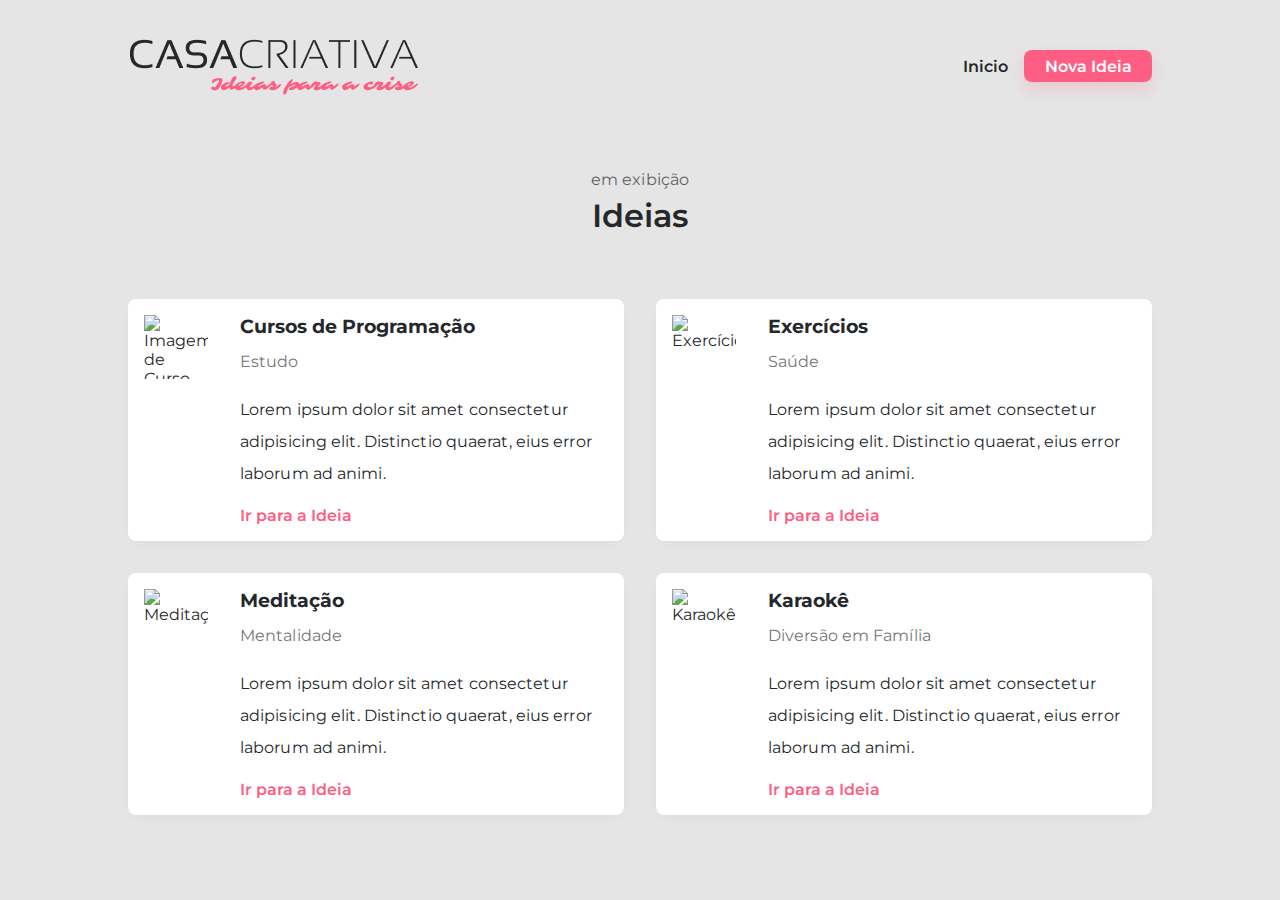
==== ideias.html @ c6ff516c "rest of the page" ====
<!DOCTYPE html>
<html lang="en">

<head>
    <meta charset="UTF-8">

    <link rel="stylesheet" href="/style.css" />
    <link href="https://fonts.googleapis.com/css?family=Montserrat:300,400,600,700,900&display=swap" rel="stylesheet">

    <title>Ideias - Casa Criativa</title>
</head>

<body id="page-ideas">

    <div id="container">
        <header>
            <a href="/">
                <img src="/logo.png" alt="Imagem da Logomarca">
            </a>
            <nav>
                <li><a href="/">Inicio</a></li>
                <li><a class="button" href="#" onclick="onOff()">Nova Ideia</a></li>
            </nav>
        </header>

        <section id="title">
            <p>em exibição</p>
            <h1>Ideias</h1>

        </section>

        <main>
            <section id="ideas">
                <div class="idea">
                    <img src="https://image.flaticon.com/icons/svg/2729/2729007.svg"
                        alt="Imagem de Curso de Programação">

                    <div class="content">
                        <h3>Cursos de Programação</h3>
                        <p>Estudo</p>
                        <div class="description">Lorem ipsum dolor sit amet consectetur adipisicing elit. Distinctio
                            quaerat, eius
                            error laborum ad animi. </div>
                        <a href="#"> Ir para a Ideia </a>
                    </div>
                </div>

                <div class="idea">
                    <img src="https://image.flaticon.com/icons/svg/2729/2729005.svg" alt="Exercícios">

                    <div class="content">
                        <h3>Exercícios</h3>
                        <p>Saúde</p>
                        <div class="description">Lorem ipsum dolor sit amet consectetur adipisicing elit. Distinctio
                            quaerat, eius
                            error laborum ad animi.</div>
                        <a href="#"> Ir para a Ideia </a>
                    </div>
                </div>

                <div class="idea">
                    <img src="https://image.flaticon.com/icons/svg/2729/2729027.svg" alt="Meditação">

                    <div class="content">
                        <h3>Meditação</h3>
                        <p>Mentalidade</p>
                        <div class="description">Lorem ipsum dolor sit amet consectetur adipisicing elit. Distinctio
                            quaerat, eius
                            error laborum ad animi.</div>
                        <a href="#"> Ir para a Ideia </a>
                    </div>
                </div>

                <div class="idea">
                    <img src="https://image.flaticon.com/icons/svg/2729/2729032.svg" alt="Karaokê">

                    <div class="content">
                        <h3>Karaokê</h3>
                        <p>Diversão em Família</p>
                        <div class="description">Lorem ipsum dolor sit amet consectetur adipisicing elit. Distinctio
                            quaerat, eius
                            error laborum ad animi.</div>
                        <a href="#"> Ir para a Ideia </a>
                    </div>
                </div>
            </section>
        </main>
    </div>

    <!-- Modal -->

    <div id="modal" class="hide">
        <div class="content">
            <h1>Nova Ideia</h1>
            <form action="">

                <div class="input-wrapper">
                    <label for="title">Título da Ideia</label>
                    <input type="text" name="title">
                </div>

                <div class="input-wrapper">
                    <label for="category">Categoria</label>
                    <input type="text" name="category">
                </div>

                <div class="input-wrapper">
                    <label for="image">Link da Imagem</label>
                    <input type="url" name="image">
                </div>

                <div class="input-wrapper">
                    <label for="description">Digite uma descrição para essa ideia</label>
                    <textarea name="description" cols="30" rows="10"></textarea>
                </div>

                <div class="input-wrapper">
                    <label for="link">Link da Ideia</label>
                    <input type="url" name="link">
                </div>

                <a href="#" onclick="onOff()">Voltar</a>
                <button> Enviar </button>

            </form>
        </div>
    </div>

    <script src="/script.js"></script>


</body>

</html>
---- style.css ----
/*Cascade Style Sheet*/

/* Global */

body {
    background: #e5e5e5;
    color: #25282b;
    margin: 0;
    font-family: 'Montserrat', sans-serif;
}

body.hideScroll {
    overflow: hidden;
}

a {
    color: #ff5e84;
    font-weight: 600;
    text-decoration: none;
}

a:hover {
    text-decoration: underline;
}

p,
.description {
    font-size: 16px;
    line-height: 32px;
    letter-spacing: 0.1px;
}

.button {
    color: white;
    background: #ff5e84;
    width: 128px;
    height: 32px;
    border-radius: 8px;
    box-shadow: 0 8px 16px #FF5E8432;

    font-size: 16px;
    font-weight: 600;

    display: flex;
    align-items: center;
    justify-content: center;
}
.button:hover {
    text-decoration: none;
    background-color: #0984e3;
}

/* Padrão */

#container {
    width: 80%;
    max-width: 1024px;
    margin: 32px auto;
    display: flex;

}

#intro {
    width: 512px;
    margin-right: 64px;
}

main {
    margin: 32px 0;
}

#buttons {
    display: flex;
    justify-content: space-evenly;
    margin-bottom: 32px;
}

button {
    color: #ff5e84;
    border: none;
    font-weight: bold;
    background: none;
    cursor: pointer;
    outline: none;
    font-size: 16px;
    font-weight: bold;
    line-height: 16px;
    letter-spacing: 0.2px;

}

button:hover {
    text-decoration: underline;
}



footer {
    text-align: center;
    font-size: 16px;
    font-weight: 400;
    line-height: 16px;
    letter-spacing: 0.2px;
    color: #777;
}

footer a {
    opacity: 0.7;
}

.idea {
    display: flex;
    margin-bottom: 32px;
    background-color: #FFF;
    padding: 16px;
    border-radius: 8px;
    box-shadow: 0 4px 16px -8px rgba(1, 1, 1, 0.1);
}

.idea img {
    width: 64px;
    height: 64px;
    margin-right: 32px;
}

.idea h3 {
    margin: 0;
}

.idea p {
    margin: 8px 0;
    color: #777;

}

.idea .description {
    margin: 16px 0;
}

/* modal */

#modal {
    background: #ff5e84;
    position: fixed;
    top: 0;
    bottom: 0;
    right: 0;
    left: 0;


    display: flex;
    justify-content: center;

    transition: 512ms;
}

#modal.addScroll {
    overflow: auto;
}

#modal .content {
    margin-top: 5%;
    color: white
}

#modal .content h1 {
    text-align: center;
    text-transform: uppercase;
}

#modal form {
    width: 80%;
    max-width: 1024px;
    margin: 0 auto 15%;

    display: grid;
    grid-template-columns: 1fr 1fr;
    gap: 20px;
}

.content form div:nth-child(3),
.content form div:nth-child(4),
.content form div:nth-child(5) {
    grid-column: span 2;
}

form input,
form textarea {
    width: 100%;
    padding: 16px;
    border-radius: 8px;
    border: 1px solid rgba(141, 25, 52, 0.5);
    outline: none;
    font-size: 16px;
    box-sizing: border-box;

}

form label {
    font-weight: 600;
    line-height: 32px;
    letter-spacing: 0.8px;
}

form a {
    width: 128px;
    height: 32px;

    background-color: #FFFFFF22;
    color: white;

    display: flex;
    align-items: center;
    justify-content: center;

    font-size: 16px;
    font-weight: bold;

    border-radius: 8px;

    align-self: end;

    transition: 512ms;
}

form a:hover {
    background: #FFF;
    color: #ff5e84;
    text-decoration: none;
}

form button {
    background: white;
    width: 128px;
    height: 32px;
    border-radius: 8px;
    cursor: pointer;

    margin-top: 32px;
    grid-column: 2;
    justify-self: end;

    transition: 512ms;

}

form button:hover {
    background-color: #0984e3;
    color: white;
    text-decoration: none;
}

#modal.hide {
    opacity: 0;
    visibility: hidden;
}

/* ideias.html */
#page-ideas #container {
    display: block;
}

#page-ideas header {
    display: flex;
    justify-content: space-between;
}

#page-ideas nav {
    display: flex;
    align-items: center;
}

#page-ideas nav li {
    list-style-type: none;
    margin-right: 16px;
}

#page-ideas nav li a {
    color: #25282b;
}

#page-ideas nav li a.button {
    color: white;
}
#page-ideas nav li:last-child {
    margin: 0;
}

#page-ideas section#title {
    text-align: center;
    margin: 64px 0;
}

#page-ideas section#title p {
    opacity: 0.7;
    margin: 0;
}

#page-ideas section#title h1 {
    margin: 0;
    font-size: 32px;
    font-weight: 600;
}

#page-ideas section#ideas {
    display: grid;
    grid-template-columns: 1fr 1fr;
    gap: 32px;
}

#page-ideas section#ideas .idea {
    margin: 0;
}

section#title,
section#ideas,
footer {
    margin-top: 64px;
}
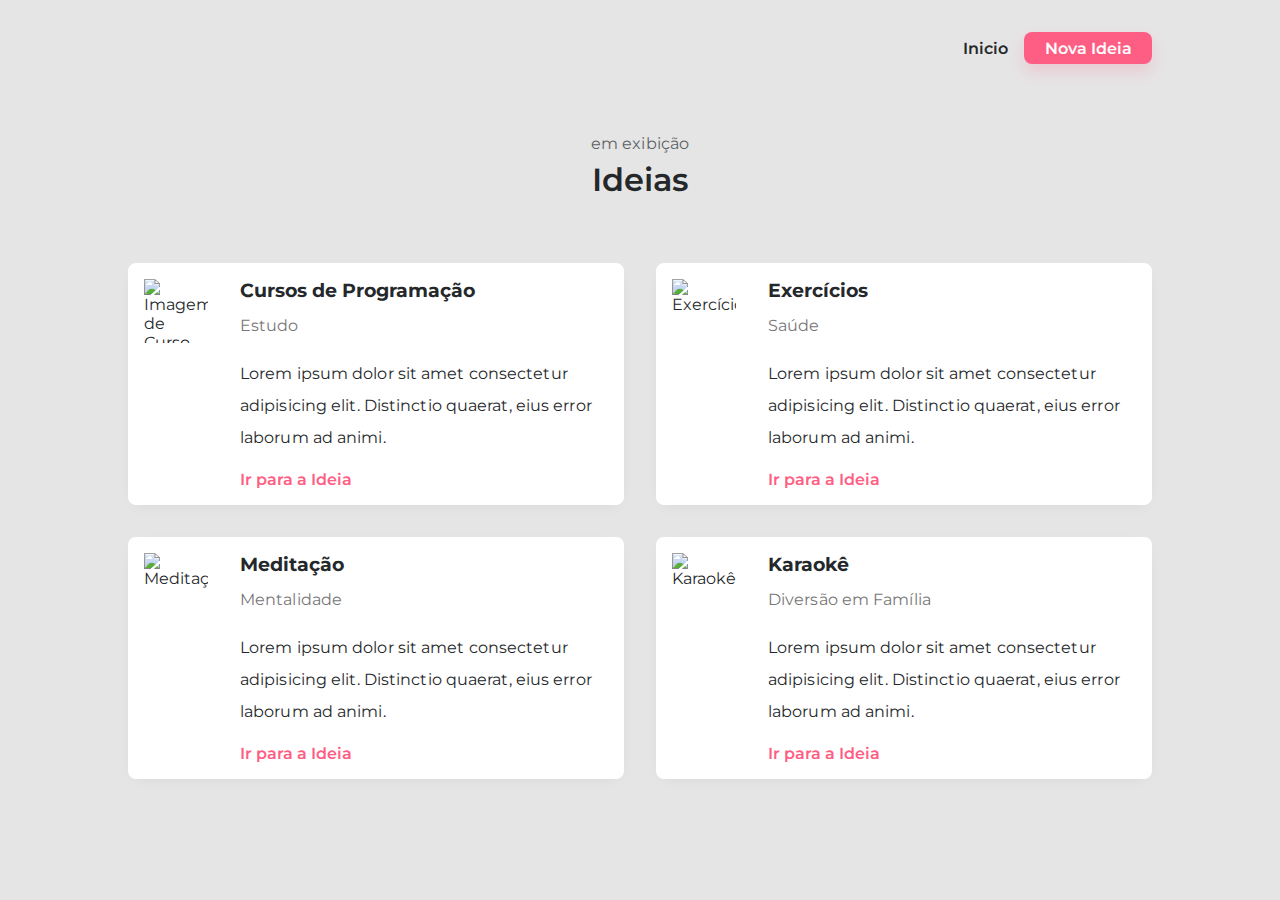
==== commit f99c7c8e: "updating paths" ====
--- a/ideias.html
+++ b/ideias.html
@@ -4,7 +4,7 @@
 <head>
     <meta charset="UTF-8">
 
-    <link rel="stylesheet" href="/style.css" />
+    <link rel="stylesheet" href="style.css" />
     <link href="https://fonts.googleapis.com/css?family=Montserrat:300,400,600,700,900&display=swap" rel="stylesheet">
 
     <title>Ideias - Casa Criativa</title>
@@ -15,10 +15,10 @@
     <div id="container">
         <header>
             <a href="/">
-                <img src="/logo.png" alt="Imagem da Logomarca">
+                <a href="index.html" src="logo.png" alt="Imagem da Logomarca">
             </a>
             <nav>
-                <li><a href="/">Inicio</a></li>
+                <li><a href="index.html">Inicio</a></li>
                 <li><a class="button" href="#" onclick="onOff()">Nova Ideia</a></li>
             </nav>
         </header>
@@ -126,9 +126,9 @@
         </div>
     </div>
 
-    <script src="/script.js"></script>
+    <script src="script.js"></script>
 
 
 </body>
 
-</html>+</html>
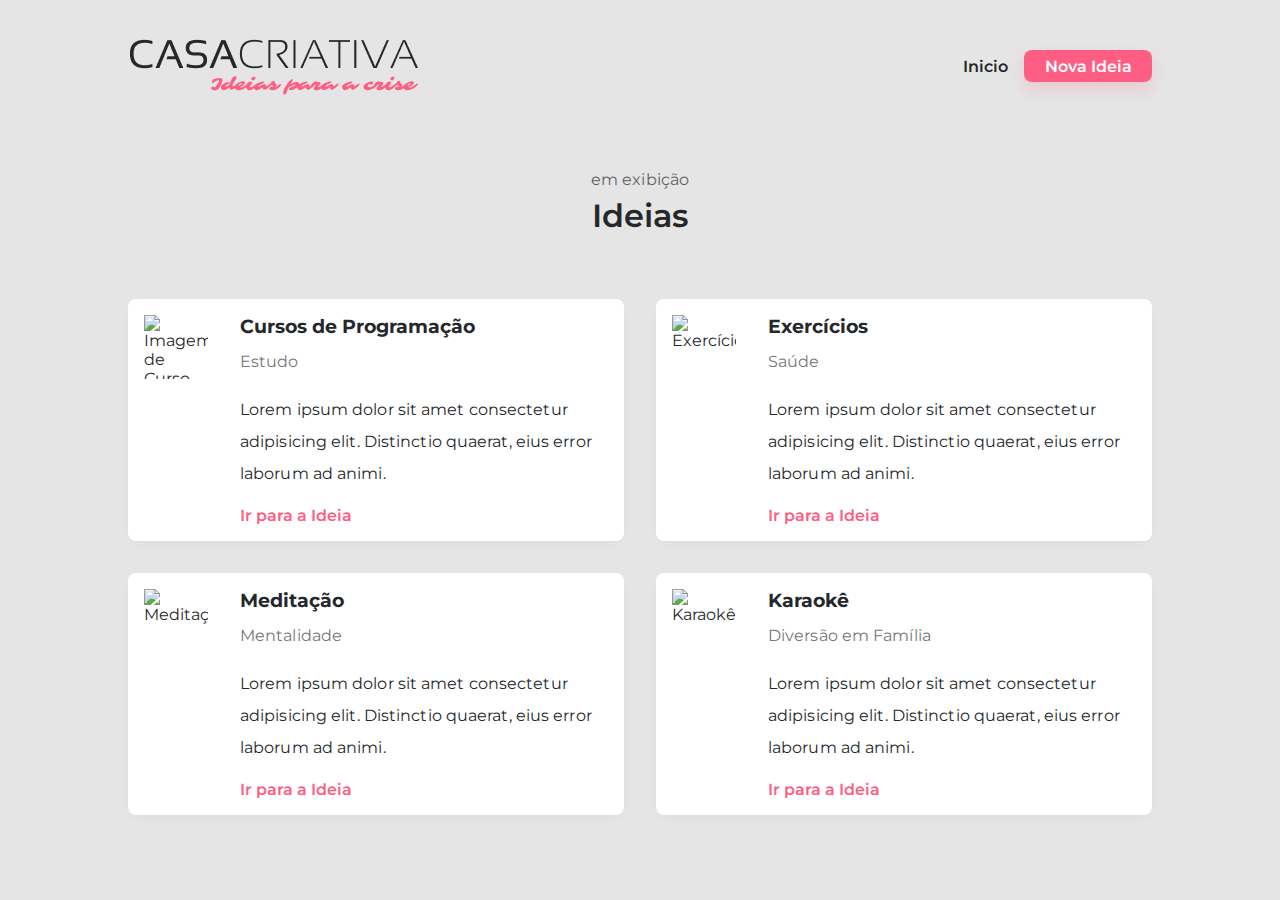
==== commit da610f84: "Update ideias.html" ====
--- a/ideias.html
+++ b/ideias.html
@@ -14,8 +14,8 @@
 
     <div id="container">
         <header>
-            <a href="/">
-                <a href="index.html" src="logo.png" alt="Imagem da Logomarca">
+            <a href="index.html">
+                <image src="logo.png" alt="Imagem da Logomarca">
             </a>
             <nav>
                 <li><a href="index.html">Inicio</a></li>
